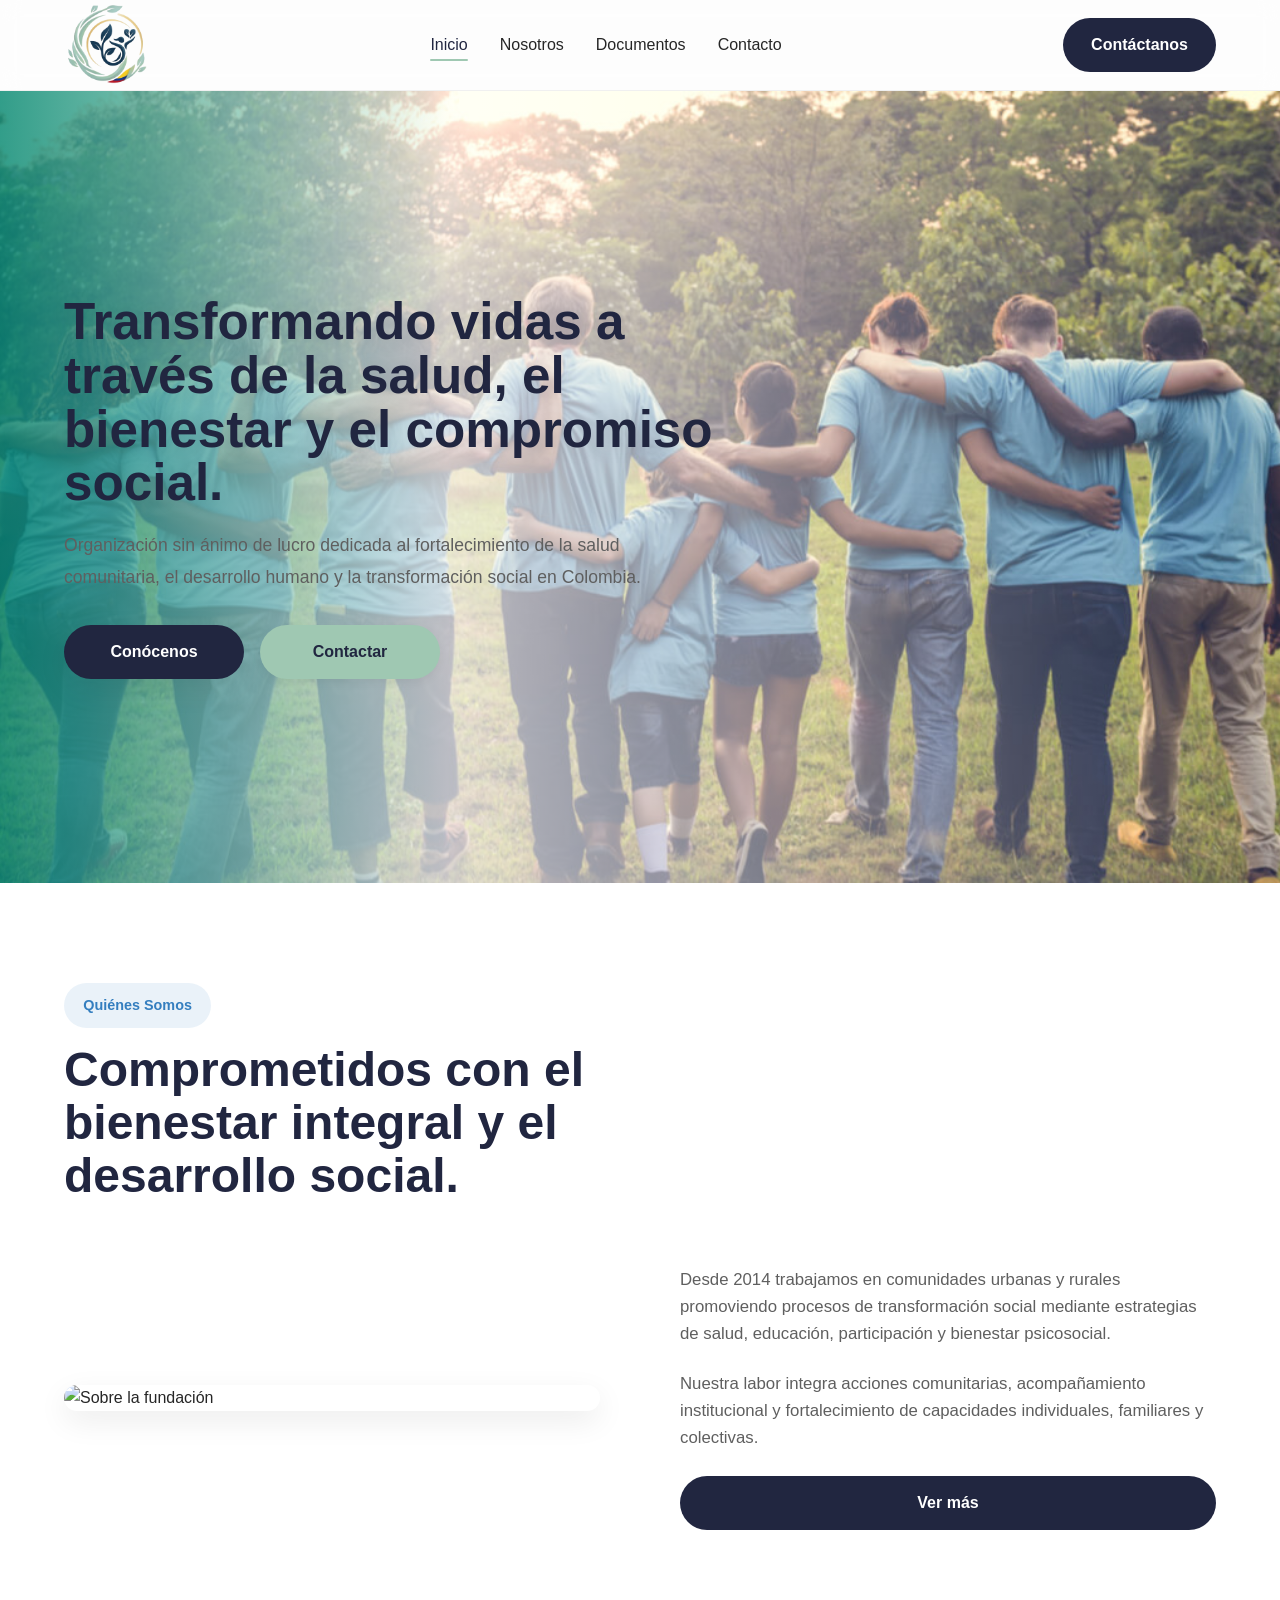
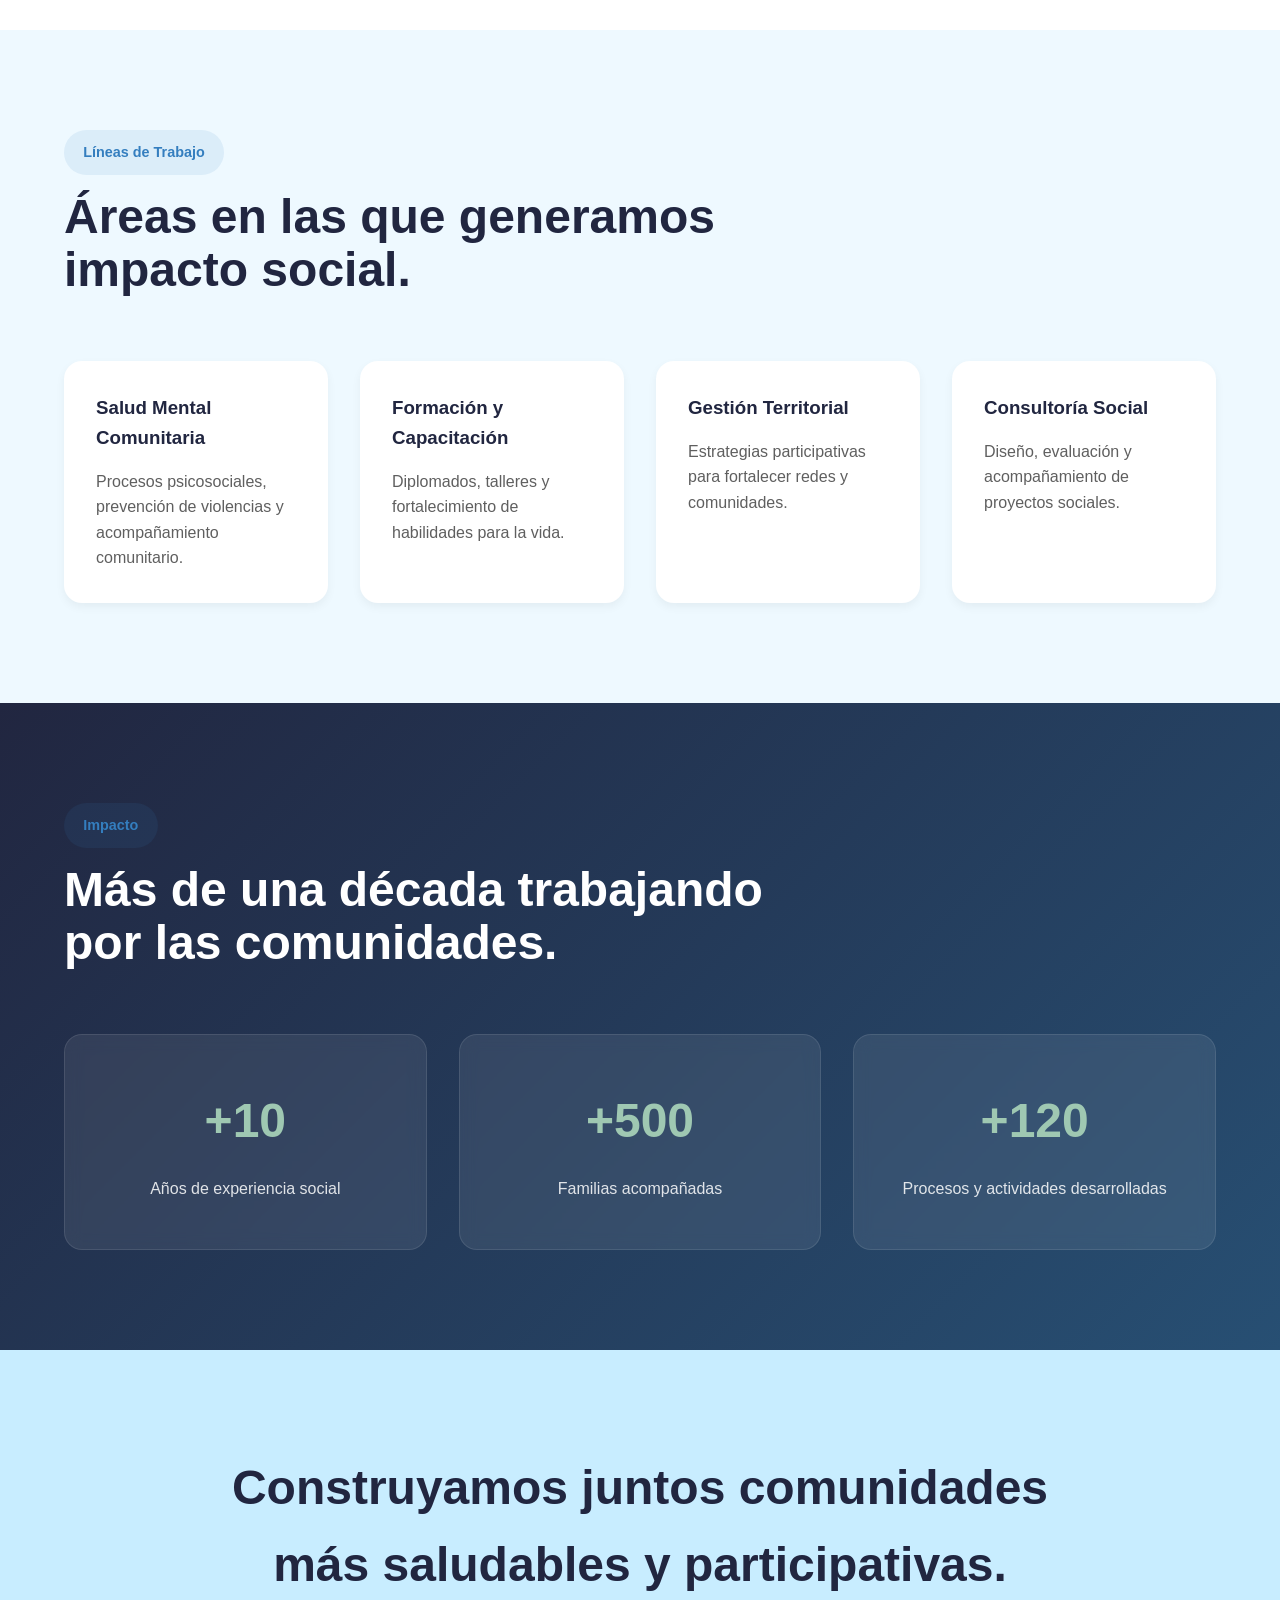
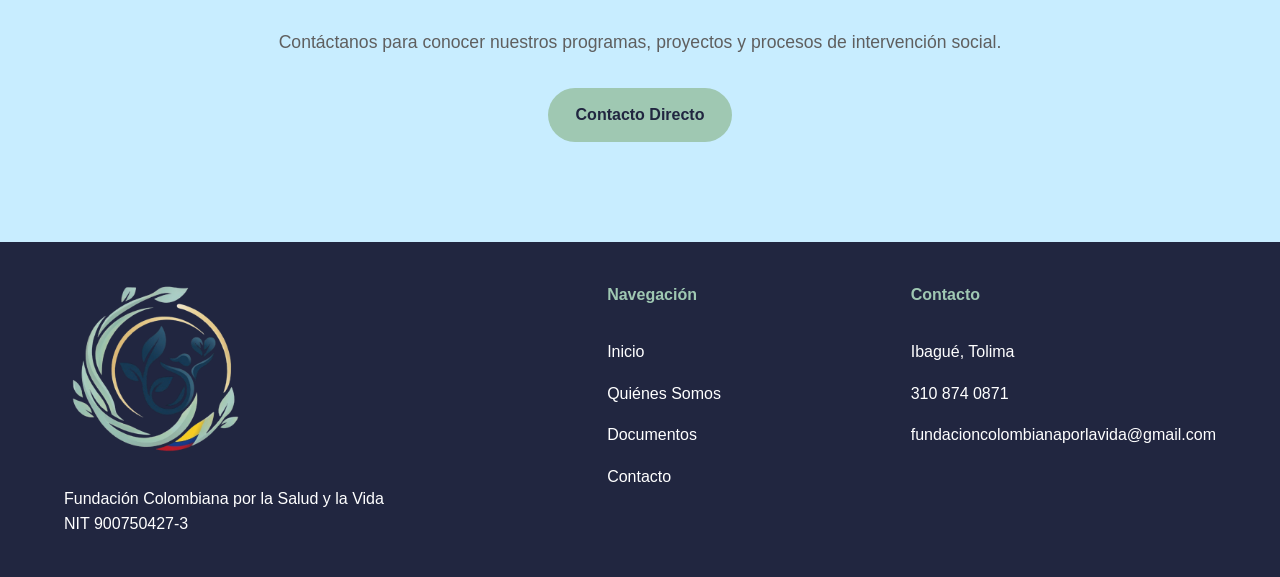
==== index.html @ a9b41dcf "Renombrar inicio.html a index.html" ====
<!DOCTYPE html>
<html lang="es">

<head>

    <meta charset="UTF-8">
    <meta name="viewport" content="width=device-width, initial-scale=1.0">
    <link rel="icon" href="assets/img/favicon.png" type="image/png">
    <title>Fundación Colombiana por la Salud y la Vida</title>

    <!-- GOOGLE FONTS -->

    <link rel="preconnect" href="https://fonts.googleapis.com">
    <link rel="preconnect" href="https://fonts.gstatic.com" crossorigin>

    <link href="https://fonts.googleapis.com/css2?family=Inter:wght@300;400;500;600;700&display=swap" rel="stylesheet">

    <!-- CSS -->

    <link rel="stylesheet" href="assets/css/inicio.css">
    <link rel="stylesheet" href="assets/css/styles.css">

    </head>

    <body>

    <!-- HEADER -->

    <header class="header">

        <div class="container">

        <nav class="navbar">

            <!-- LOGO -->

            <a href="index.html" class="logo">

            <img src="assets/img/logo.png" alt="Fundación Colombiana por la Salud y la Vida">

            </a>

            <!-- MENU -->

            <ul class="nav-menu">

            <li>
                <a href="index.html" class="nav-link active">
                Inicio
                </a>
            </li>

            <li>
                <a href="nosotros.html" class="nav-link">
                Nosotros
                </a>
            </li>

            <li>
                <a href="documentos.html" class="nav-link">
                Documentos
                </a>
            </li>

            <li>
                <a href="contacto.html" class="nav-link">
                Contacto
                </a>
            </li>

            </ul>

            <!-- CTA -->

            <a href="contacto.html" class="btn btn-primary">
            Contáctanos
            </a>

            <!-- MOBILE MENU -->

            <div class="menu-toggle">
            ☰
            </div>

        </nav>

        </div>

    </header>

    <!-- MAIN -->

    <main>

        <!-- HERO -->

        <section class="hero">

        <div class="container hero-container">

            <!-- CONTENT -->

            <div class="hero-content">

            <h1 class="hero-title">
                Transformando vidas a través de la salud, el bienestar y el compromiso social.
            </h1>

            <p class="hero-text">
                Organización sin ánimo de lucro dedicada al fortalecimiento de la salud comunitaria, el desarrollo humano y la transformación social en Colombia.
            </p>

            <div class="hero-buttons">

                <a href="nosotros.html" class="btn btn-primary">
                Conócenos
                </a>

                <a href="contacto.html" class="btn btn-secondary">
                Contactar
                </a>

            </div>

            </div>

        </div>
        </section>

        <!-- ABOUT -->
        <section class="about">

        <div class="container">

            <div class="section-header">

            <span class="section-tag">
                Quiénes Somos
            </span>

            <h2 class="section-title">
                Comprometidos con el bienestar integral y el desarrollo social.
            </h2>

            </div>

            <div class="about-content">

            <div class="about-image">

                <img src="assets/img/hero2.jpg" alt="Sobre la fundación">

            </div>

            <div class="about-text">

                <p>
                Desde 2014 trabajamos en comunidades urbanas y rurales promoviendo procesos de transformación social mediante estrategias de salud, educación, participación y bienestar psicosocial.
                </p>

                <p>
                Nuestra labor integra acciones comunitarias, acompañamiento institucional y fortalecimiento de capacidades individuales, familiares y colectivas.
                </p>

                <a href="nosotros.html" class="btn btn-primary">
                Ver más
                </a>

            </div>

            </div>

        </div>

        </section>

        <!-- SERVICES -->

        <section class="services">

        <div class="container">

            <div class="section-header">

            <span class="section-tag">
                Líneas de Trabajo
            </span>

            <h2 class="section-title">
                Áreas en las que generamos impacto social.
            </h2>

            </div>

            <div class="services-grid">

            <article class="service-card">

                <h3>
                Salud Mental Comunitaria
                </h3>

                <p>
                Procesos psicosociales, prevención de violencias y acompañamiento comunitario.
                </p>

            </article>

            <article class="service-card">

                <h3>
                Formación y Capacitación
                </h3>

                <p>
                Diplomados, talleres y fortalecimiento de habilidades para la vida.
                </p>

            </article>

            <article class="service-card">

                <h3>
                Gestión Territorial
                </h3>

                <p>
                Estrategias participativas para fortalecer redes y comunidades.
                </p>

            </article>

            <article class="service-card">

                <h3>
                Consultoría Social
                </h3>

                <p>
                Diseño, evaluación y acompañamiento de proyectos sociales.
                </p>

            </article>

            </div>

        </div>

        </section>

        <!-- IMPACT -->

        <section class="impact">

        <div class="container">

            <div class="section-header">

            <span class="section-tag">
                Impacto
            </span>

            <h2 class="section-title">
                Más de una década trabajando por las comunidades.
            </h2>

            </div>

            <div class="impact-grid">

            <article class="impact-card">

                <h3>
                +10
                </h3>

                <p>
                Años de experiencia social
                </p>

            </article>

            <article class="impact-card">

                <h3>
                +500
                </h3>

                <p>
                Familias acompañadas
                </p>

            </article>

            <article class="impact-card">

                <h3>
                +120
                </h3>

                <p>
                Procesos y actividades desarrolladas
                </p>

            </article>

            </div>

        </div>

        </section>

        <!-- CTA -->

        <section class="cta">

        <div class="container">

            <div class="cta-content">

            <h2>
                Construyamos juntos comunidades más saludables y participativas.
            </h2>

            <p>
                Contáctanos para conocer nuestros programas, proyectos y procesos de intervención social.
            </p>

            <a href="contacto.html" class="btn btn-secondary">
                Contacto Directo
            </a>

            </div>

        </div>

        </section>

    </main>

    <!-- FOOTER -->

    <footer class="footer">

        <div class="container">

        <div class="footer-content">

            <div class="footer-info">

            <img src="assets/img/logo.png" alt="Logo Fundación">

            <p>
                Fundación Colombiana por la Salud y la Vida
            </p>

            <span>
                NIT 900750427-3
            </span>

            </div>

            <div class="footer-links">

            <h4>
                Navegación
            </h4>

            <a href="index.html">Inicio</a>
            <a href="nosotros.html">Quiénes Somos</a>
            <a href="documentos.html">Documentos</a>
            <a href="contacto.html">Contacto</a>

            </div>

            <div class="footer-contact">

            <h4>
                Contacto
            </h4>

            <p>
                Ibagué, Tolima
            </p>

            <p>
                310 874 0871
            </p>

            <p>
                fundacioncolombianaporlavida@gmail.com
            </p>

            </div>

        </div>

        </div>

    </footer>

    <!-- JS -->

    <script src="assets/js/menu.js"></script>

</body>

</html>
---- assets/css/inicio.css ----
/* ==========================================
HERO
========================================== */

/* ==========================================
HERO SECTION
========================================== */

.hero{
    position: relative;

    background:
        linear-gradient(
            90deg,
            rgba(5, 136, 119, 0.82) 0%,
            rgba(255, 255, 255, 0.7) 35%,
            rgba(255,255,255,.30) 70%,
            rgba(255,255,255,.05) 100%
        ),
        url("../img/hero.jpg");

    background-size: cover;
    background-position: center;
    background-repeat: no-repeat;

    overflow: hidden;

    padding: 0;
}

.hero-container{
    min-height: 88vh;

    display: flex;
    align-items: center;

    padding: 3rem 0;
}

.hero-content{
    max-width: 720px;

    display: flex;
    flex-direction: column;

    gap: 1.25rem;
}

.hero-badge{
    width: fit-content;

    padding: .8rem 1.4rem;

    background: rgba(52,126,191,.12);

    color: var(--secondary-color);

    border-radius: var(--radius-full);

    font-size: .95rem;
    font-weight: 600;

    backdrop-filter: blur(10px);
}

.hero-title{
    font-size: clamp(2.8rem,4vw,3.8rem);

    line-height: 1.05;

    color: var(--primary-color);

    font-weight: 700;

    max-width: 750px;

    text-shadow: 0 4px 20px rgba(0,0,0,.08);
}

.hero-text{
    max-width: 650px;

    font-size: 1.1rem;

    color: var(--text-light);

    line-height: 1.8;
}

.hero-buttons{
    display: flex;

    gap: 1rem;

    flex-wrap: wrap;

    margin-top: .75rem;
}

.hero-buttons .btn{
    min-width: 180px;
    text-align: center;
}

.hero-buttons .btn-primary{
    box-shadow: var(--shadow-md);
}

.hero-buttons .btn-secondary{
    box-shadow: var(--shadow-sm);
}

/* ==========================================
RESPONSIVE HERO
========================================== */

@media(max-width:992px){

    .hero{

        background:
            linear-gradient(
                rgba(255,255,255,.90),
                rgba(255,255,255,.90)
            ),
            url("../img/hero.jpg");

        background-size: cover;
        background-position: center;
    }

    .hero-container{
        min-height: auto;
        padding: 5rem 0;
    }

    .hero-title{
        font-size: 3rem;
    }
}

@media(max-width:768px){

    .hero-container{
        padding: 4rem 0;
    }

    .hero-title{
        font-size: 2.3rem;
    }

    .hero-text{
        font-size: 1rem;
    }

    .hero-buttons{
        flex-direction: column;
        align-items: stretch;
    }

    .hero-buttons .btn{
        width: 100%;
    }
}
/* ==========================================
NOSOTROS
========================================== */

.about{
    background: #ffffff;
}

.about-content{
    display: grid;
    grid-template-columns: repeat(2,1fr);
    align-items: center;
    gap: 5rem;
}

.about-image img{
    border-radius: var(--radius-lg);
    box-shadow: var(--shadow-md);
}

.about-text{
    display: flex;
    flex-direction: column;
    gap: 1.5rem;
}

.about-text p{
    color: var(--text-light);
    font-size: 1.05rem;
}

/* ==========================================
SERVICIOS
========================================== */

.services{
    background: #eef9ff;
}

.services-grid{
    display: grid;
    grid-template-columns: repeat(4,1fr);
    gap: 2rem;
}

.service-card{
    background: white;
    padding: 2rem;
    border-radius: var(--radius-md);
    transition: .35s ease;
    box-shadow: var(--shadow-sm);
}

.service-card:hover{
    transform: translateY(-8px);
    box-shadow: var(--shadow-md);
}

.service-card h3{
    margin-bottom: 1rem;
    color: var(--primary-color);
}

.service-card p{
    color: var(--text-light);
}

/* ==========================================
IMPACTO
========================================== */

.impact{
    background: linear-gradient(
        135deg,
        #212640,
        #274F73
    );
    color: white;
}

.impact .section-title{
    color: white;
}

.impact-grid{
    display: grid;
    grid-template-columns: repeat(3,1fr);
    gap: 2rem;
}

.impact-card{
    background: rgba(255,255,255,.08);
    backdrop-filter: blur(8px);
    border: 1px solid rgba(255,255,255,.1);
    border-radius: var(--radius-md);
    text-align: center;
    padding: 3rem 2rem;
}

.impact-card h3{
    color: var(--accent-color);
    font-size: 3rem;
    margin-bottom: 1rem;
}

.impact-card p{
    color: rgba(255,255,255,.85);
}

/* ==========================================
CTA
========================================== */

.cta{
    background: var(--soft-blue);
}

.cta-content{
    text-align: center;
    max-width: 850px;
    margin: auto;
}

.cta-content h2{
    font-size: 3rem;
    color: var(--primary-color);
    margin-bottom: 1.5rem;
}

.cta-content p{
    font-size: 1.1rem;
    color: var(--text-light);
    margin-bottom: 2rem;
}

/* ==========================================
RESPONSIVE
========================================== */

@media (max-width: 992px){

    .hero-container,
    .about-content,
    .services-grid,
    .impact-grid{
        grid-template-columns: 1fr;
    }

    .hero-title{
        font-size: 3.2rem;
    }
}

@media (max-width: 768px){

    .hero-title{
        font-size: 2.6rem;
    }

    .hero-buttons{
        flex-direction: column;
        align-items: flex-start;
    }
}
---- assets/css/styles.css ----
@import url('https://fonts.googleapis.com/css2?family=Inter:wght@300;400;500;600;700&display=swap');

/* =========================
VARIABLES
========================= */

:root{
--primary-color:#212640;
--secondary-color:#347EBF;
--accent-color:#9FC8B2;

--blue-light:#A0E3F2;
--soft-blue:#C8EDFF;

--white:#FFFFFF;
--background:#F2F2F2;

--text-dark:#262626;
--text-light:#5F5F5F;

--container-width:1200px;

--radius-sm:10px;
--radius-md:18px;
--radius-lg:28px;
--radius-full:999px;

--transition:.3s ease;

--shadow-sm:0 4px 10px rgba(0,0,0,.05);
--shadow-md:0 10px 30px rgba(0,0,0,.08);
--shadow-lg:0 20px 50px rgba(0,0,0,.12);
}

/* =========================
RESET
========================= */

*{
margin:0;
padding:0;
box-sizing:border-box;
}

html{
scroll-behavior:smooth;
}

body{
font-family:'Open Sans',sans-serif;
background:var(--background);
color:var(--text-dark);
line-height:1.6;
overflow-x:hidden;
}

img{
width:100%;
display:block;
}

a{
text-decoration:none;
color:inherit;
}

ul{
list-style:none;
}

/* =========================
GLOBAL
========================= */

.container{
width:90%;
max-width:var(--container-width);
margin:auto;
}

section{
padding:100px 0;
}

.section-header{
margin-bottom:4rem;
}

.section-tag{
display:inline-block;
padding:.7rem 1.2rem;
background:rgba(52,126,191,.1);
color:var(--secondary-color);
border-radius:var(--radius-full);
font-size:.9rem;
font-weight:600;
margin-bottom:1rem;
}

.section-title{
font-size:3rem;
line-height:1.1;
color:var(--primary-color);
max-width:700px;
}

/* =========================
BUTTONS
========================= */

.btn{
display:inline-flex;
align-items:center;
justify-content:center;
padding:14px 28px;
border-radius:var(--radius-full);
font-weight:600;
transition:var(--transition);
}

.btn-primary{
background:var(--primary-color);
color:var(--white);
}

.btn-primary:hover{
background:#161B2F;
transform:translateY(-3px);
}

.btn-secondary{
background:var(--accent-color);
color:var(--primary-color);
}

.btn-secondary:hover{
transform:translateY(-3px);
}

/* =========================
HEADER
========================= */

.header{
width:100%;
position:sticky;
top:0;
z-index:1000;
background:rgba(255,255,255,.85);
backdrop-filter:blur(10px);
border-bottom:1px solid rgba(0,0,0,.05);
}

.navbar{
height:90px;
display:flex;
align-items:center;
justify-content:space-between;
}

.logo img{
width:85px;
}

.nav-menu{
display:flex;
align-items:center;
gap:2rem;
}

.nav-link{
position:relative;
font-weight:500;
transition:var(--transition);
}

.nav-link:hover{
color:var(--secondary-color);
}

.nav-link.active{
color:var(--primary-color);
}

.nav-link.active::after{
content:'';
position:absolute;
left:0;
bottom:-8px;
width:100%;
height:2px;
background:var(--accent-color);
border-radius:10px;
}

.menu-toggle{
display:none;
font-size:2rem;
cursor:pointer;
}

/* =========================
FOOTER
========================= */

.footer{
background:var(--primary-color);
color:var(--white);
padding:40px 0 40px;
}

.footer-content{
display:grid;
grid-template-columns:2fr 1fr 1fr;
gap:4rem;
}

.footer-info img{
width:180px;
margin-bottom:1.5rem;
}

.footer-links,
.footer-contact{
display:flex;
flex-direction:column;
gap:1rem;
}

.footer h4{
margin-bottom:1rem;
color:var(--accent-color);
}

/* =========================
RESPONSIVE
========================= */

@media(max-width:992px){

.footer-content{
grid-template-columns:1fr;
}

.nav-menu,
.navbar .btn{
display:none;
}

.menu-toggle{
display:block;
}

.section-title{
font-size:2.3rem;
}

}

@media(max-width:768px){

section{
padding:80px 0;
}

.section-title{
font-size:2rem;
}

}

@media(max-width:992px){

    .nav-menu{
        display:none;

        position:absolute;

        top:90px;
        left:0;

        width:100%;

        background:white;

        flex-direction:column;

        padding:2rem;

        gap:1.5rem;

        box-shadow:0 10px 30px rgba(0,0,0,.1);
    }

    .nav-menu.active{
        display:flex;
    }

}
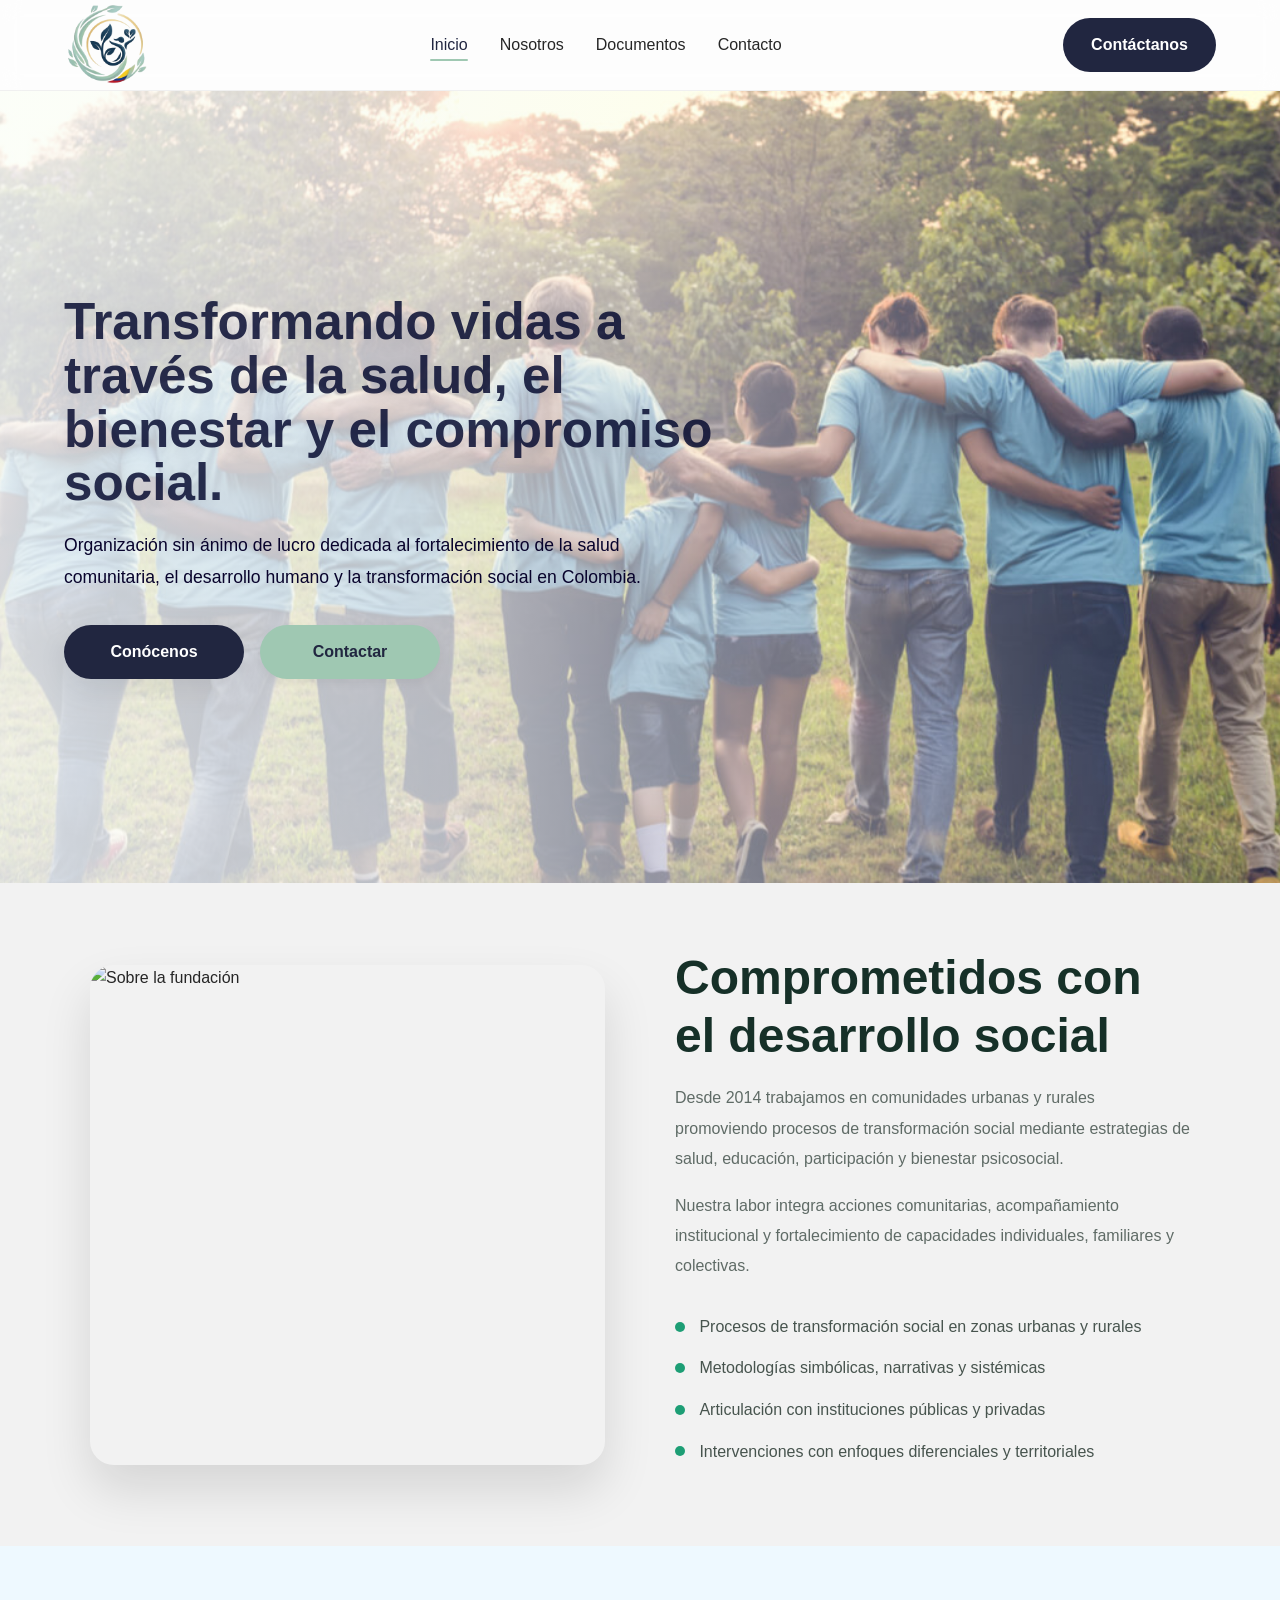
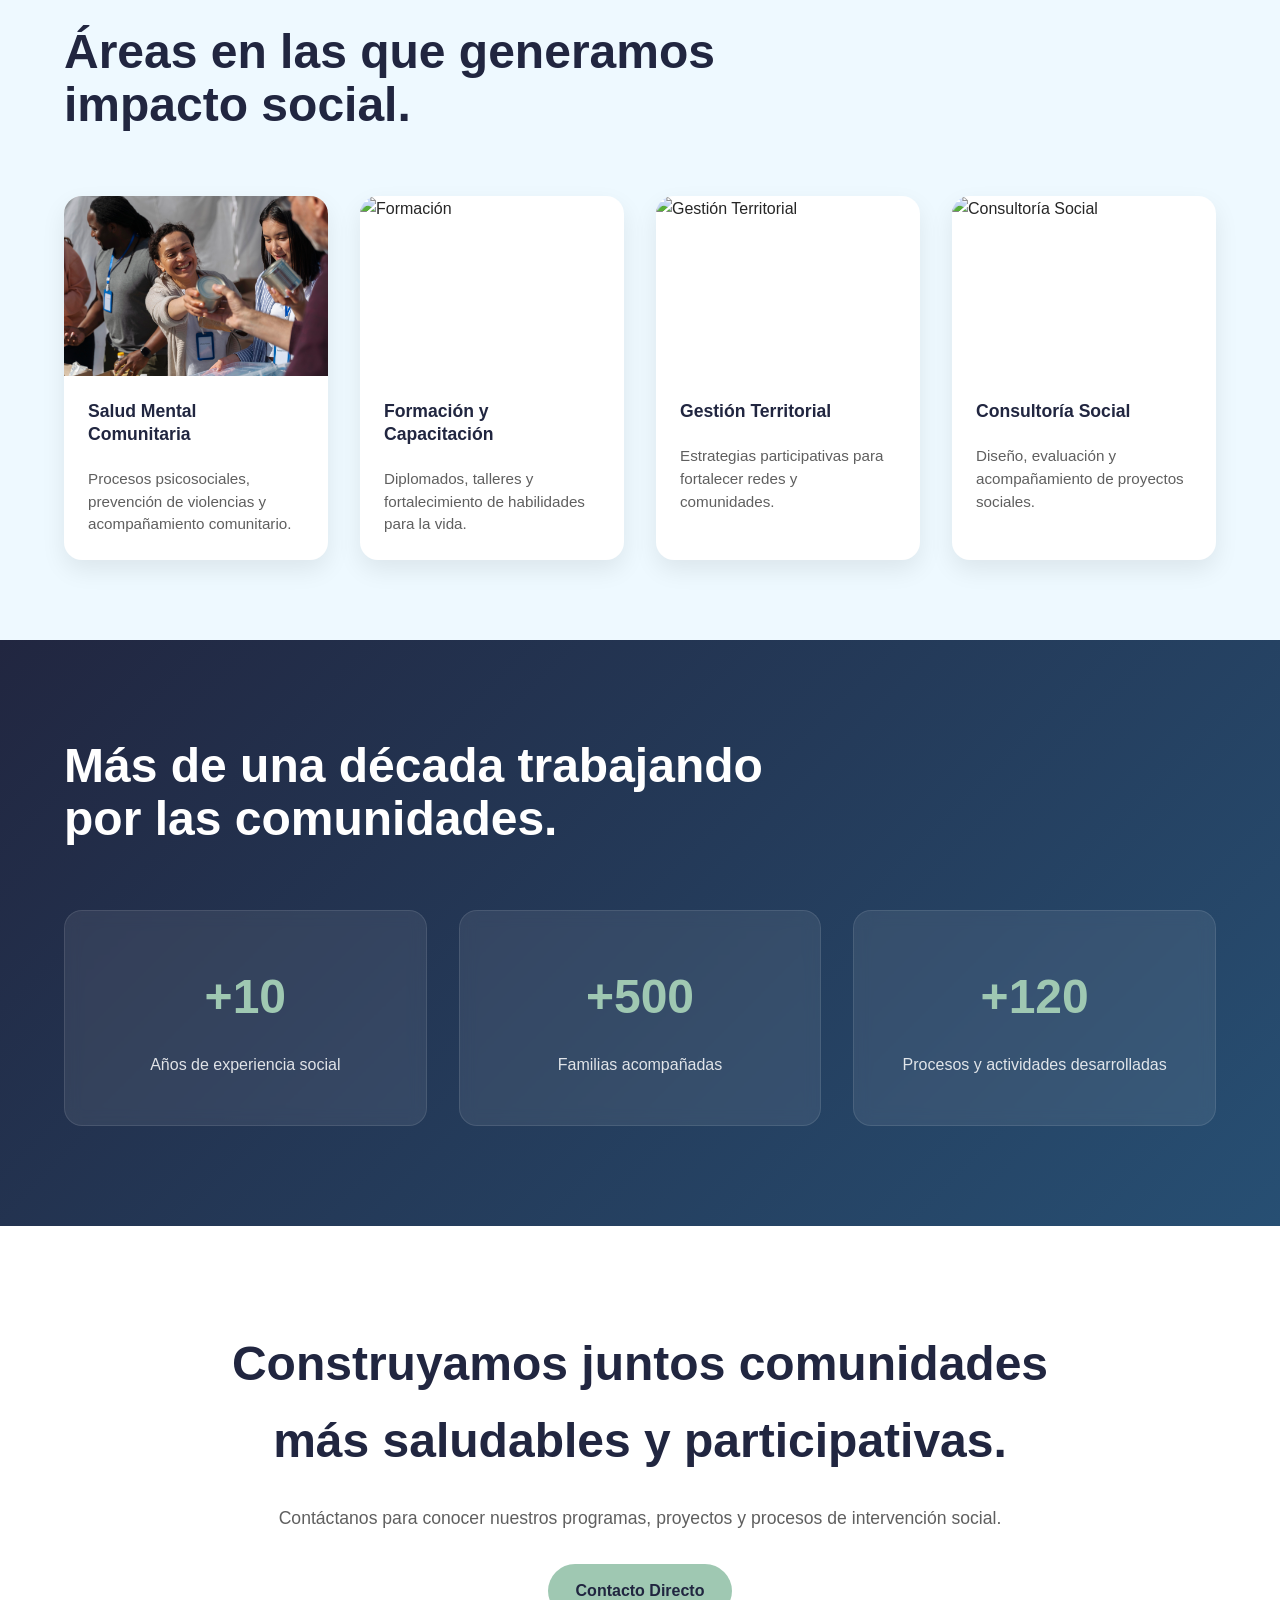
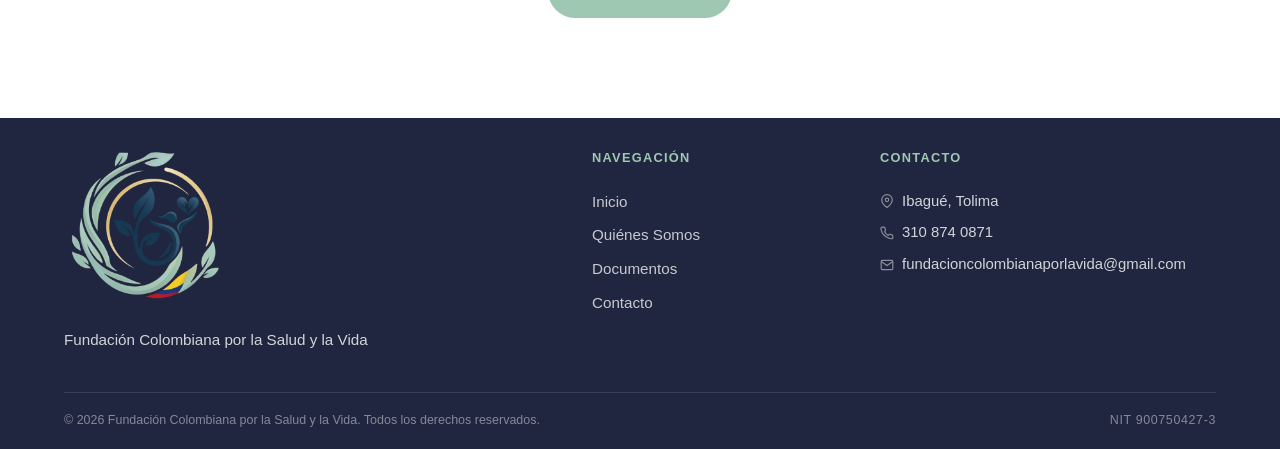
==== commit 10ff90b0: "Mejora diseño página nosotros" ====
--- a/index.html
+++ b/index.html
@@ -1,408 +1,262 @@
 <!DOCTYPE html>
 <html lang="es">
-
 <head>
-
     <meta charset="UTF-8">
     <meta name="viewport" content="width=device-width, initial-scale=1.0">
     <link rel="icon" href="assets/img/favicon.png" type="image/png">
     <title>Fundación Colombiana por la Salud y la Vida</title>
-
-    <!-- GOOGLE FONTS -->
-
     <link rel="preconnect" href="https://fonts.googleapis.com">
     <link rel="preconnect" href="https://fonts.gstatic.com" crossorigin>
-
     <link href="https://fonts.googleapis.com/css2?family=Inter:wght@300;400;500;600;700&display=swap" rel="stylesheet">
-
-    <!-- CSS -->
-
-    <link rel="stylesheet" href="assets/css/inicio.css">
+    <link rel="stylesheet" href="assets/css/index.css">
     <link rel="stylesheet" href="assets/css/styles.css">
-
-    </head>
-
-    <body>
-
-    <!-- HEADER -->
-
+</head>
+<body>
     <header class="header">
-
         <div class="container">
-
-        <nav class="navbar">
-
-            <!-- LOGO -->
-
-            <a href="index.html" class="logo">
-
-            <img src="assets/img/logo.png" alt="Fundación Colombiana por la Salud y la Vida">
-
-            </a>
-
-            <!-- MENU -->
-
-            <ul class="nav-menu">
-
-            <li>
-                <a href="index.html" class="nav-link active">
-                Inicio
+            <nav class="navbar">
+                <a href="index.html" class="logo">
+                    <img src="assets/img/logo.png" alt="Fundación Colombiana por la Salud y la Vida">
                 </a>
-            </li>
-
-            <li>
-                <a href="nosotros.html" class="nav-link">
-                Nosotros
+                <ul class="nav-menu">
+                    <li>
+                        <a href="index.html" class="nav-link active">
+                            Inicio
+                        </a>
+                    </li>
+                    <li>
+                        <a href="nosotros.html" class="nav-link">
+                            Nosotros
+                        </a>
+                    </li>
+                    <li>
+                        <a href="documentos.html" class="nav-link">
+                            Documentos
+                        </a>
+                    </li>
+                    <li>
+                        <a href="contacto.html" class="nav-link">
+                            Contacto
+                        </a>
+                    </li>
+                </ul>
+                <a href="contacto.html" class="btn btn-primary">
+                    Contáctanos
                 </a>
-            </li>
-
-            <li>
-                <a href="documentos.html" class="nav-link">
-                Documentos
-                </a>
-            </li>
-
-            <li>
-                <a href="contacto.html" class="nav-link">
-                Contacto
-                </a>
-            </li>
-
-            </ul>
-
-            <!-- CTA -->
-
-            <a href="contacto.html" class="btn btn-primary">
-            Contáctanos
-            </a>
-
-            <!-- MOBILE MENU -->
-
-            <div class="menu-toggle">
-            ☰
-            </div>
-
-        </nav>
-
-        </div>
-
+                <div class="menu-toggle">
+                    ☰
+                </div>
+            </nav>
+        </div>
     </header>
-
-    <!-- MAIN -->
-
     <main>
-
-        <!-- HERO -->
-
         <section class="hero">
-
-        <div class="container hero-container">
-
-            <!-- CONTENT -->
-
-            <div class="hero-content">
-
-            <h1 class="hero-title">
-                Transformando vidas a través de la salud, el bienestar y el compromiso social.
-            </h1>
-
-            <p class="hero-text">
-                Organización sin ánimo de lucro dedicada al fortalecimiento de la salud comunitaria, el desarrollo humano y la transformación social en Colombia.
-            </p>
-
-            <div class="hero-buttons">
-
-                <a href="nosotros.html" class="btn btn-primary">
-                Conócenos
-                </a>
-
-                <a href="contacto.html" class="btn btn-secondary">
-                Contactar
-                </a>
-
-            </div>
-
-            </div>
-
-        </div>
-        </section>
-
-        <!-- ABOUT -->
+            <div class="container hero-container">
+                <div class="hero-content">
+                    <h1 class="hero-title">
+                        Transformando vidas a través de la salud, el bienestar y el compromiso social.
+                    </h1>
+                    <p class="hero-text">
+                        Organización sin ánimo de lucro dedicada al fortalecimiento de la salud comunitaria, el desarrollo humano y la transformación social en Colombia.
+                    </p>
+                    <div class="hero-buttons">
+                        <a href="nosotros.html" class="btn btn-primary">
+                            Conócenos
+                        </a>
+                        <a href="contacto.html" class="btn btn-secondary">
+                            Contactar
+                        </a>
+                    </div>
+                </div>
+            </div>
+        </section>
         <section class="about">
-
-        <div class="container">
-
-            <div class="section-header">
-
-            <span class="section-tag">
-                Quiénes Somos
-            </span>
-
-            <h2 class="section-title">
-                Comprometidos con el bienestar integral y el desarrollo social.
-            </h2>
-
-            </div>
-
-            <div class="about-content">
+    <div class="container">
+        <div class="about-content">
 
             <div class="about-image">
-
                 <img src="assets/img/hero2.jpg" alt="Sobre la fundación">
-
             </div>
 
             <div class="about-text">
+                <h2 class="section-title">
+                    Comprometidos con el desarrollo social
+                </h2>
 
                 <p>
-                Desde 2014 trabajamos en comunidades urbanas y rurales promoviendo procesos de transformación social mediante estrategias de salud, educación, participación y bienestar psicosocial.
+                    Desde 2014 trabajamos en comunidades urbanas y rurales promoviendo procesos de transformación social mediante estrategias de salud, educación, participación y bienestar psicosocial.
                 </p>
 
                 <p>
-                Nuestra labor integra acciones comunitarias, acompañamiento institucional y fortalecimiento de capacidades individuales, familiares y colectivas.
+                    Nuestra labor integra acciones comunitarias, acompañamiento institucional y fortalecimiento de capacidades individuales, familiares y colectivas.
                 </p>
 
-                <a href="nosotros.html" class="btn btn-primary">
-                Ver más
-                </a>
-
-            </div>
-
-            </div>
-
-        </div>
-
-        </section>
-
-        <!-- SERVICES -->
-
+                <ul class="about-list">
+                    <li>Procesos de transformación social en zonas urbanas y rurales</li>
+                    <li>Metodologías simbólicas, narrativas y sistémicas</li>
+                    <li>Articulación con instituciones públicas y privadas</li>
+                    <li>Intervenciones con enfoques diferenciales y territoriales</li>
+                </ul>
+            </div>
+
+        </div>
+    </div>
+</section>
         <section class="services">
-
-        <div class="container">
-
-            <div class="section-header">
-
-            <span class="section-tag">
-                Líneas de Trabajo
-            </span>
-
+    <div class="container">
+
+        <div class="section-header">
             <h2 class="section-title">
                 Áreas en las que generamos impacto social.
             </h2>
-
-            </div>
-
-            <div class="services-grid">
-
-            <article class="service-card">
-
-                <h3>
-                Salud Mental Comunitaria
-                </h3>
-
-                <p>
-                Procesos psicosociales, prevención de violencias y acompañamiento comunitario.
-                </p>
-
-            </article>
-
-            <article class="service-card">
-
-                <h3>
-                Formación y Capacitación
-                </h3>
-
-                <p>
-                Diplomados, talleres y fortalecimiento de habilidades para la vida.
-                </p>
-
-            </article>
-
-            <article class="service-card">
-
-                <h3>
-                Gestión Territorial
-                </h3>
-
-                <p>
-                Estrategias participativas para fortalecer redes y comunidades.
-                </p>
-
-            </article>
-
-            <article class="service-card">
-
-                <h3>
-                Consultoría Social
-                </h3>
-
-                <p>
-                Diseño, evaluación y acompañamiento de proyectos sociales.
-                </p>
-
-            </article>
-
-            </div>
-
-        </div>
-
-        </section>
-
-        <!-- IMPACT -->
-
+        </div>
+
+        <div class="services-grid">
+
+            <article class="service-card">
+                <img src="assets/img/volu7.jpg" alt="Salud Mental">
+                <div class="service-content">
+                    <h3>
+                        Salud Mental Comunitaria
+                    </h3>
+                    <p>
+                        Procesos psicosociales, prevención de violencias y acompañamiento comunitario.
+                    </p>
+                </div>
+            </article>
+
+            <article class="service-card">
+                <img src="assets/img/volu8.jpg" alt="Formación">
+                <div class="service-content">
+                    <h3>
+                        Formación y Capacitación
+                    </h3>
+                    <p>
+                        Diplomados, talleres y fortalecimiento de habilidades para la vida.
+                    </p>
+                </div>
+            </article>
+
+            <article class="service-card">
+                <img src="assets/img/volu9.jpg" alt="Gestión Territorial">
+                <div class="service-content">
+                    <h3>
+                        Gestión Territorial
+                    </h3>
+                    <p>
+                        Estrategias participativas para fortalecer redes y comunidades.
+                    </p>
+                </div>
+            </article>
+
+            <article class="service-card">
+                <img src="assets/img/volu6.jpg" alt="Consultoría Social">
+                <div class="service-content">
+                    <h3>
+                        Consultoría Social
+                    </h3>
+                    <p>
+                        Diseño, evaluación y acompañamiento de proyectos sociales.
+                    </p>
+                </div>
+            </article>
+
+        </div>
+
+    </div>
+</section>
+                </div>
+            </div>
+        </section>
         <section class="impact">
-
+            <div class="container">
+                <div class="section-header">
+                    <h2 class="section-title">
+                        Más de una década trabajando por las comunidades.
+                    </h2>
+                </div>
+                <div class="impact-grid">
+                    <article class="impact-card">
+                        <h3>
+                            +10
+                        </h3>
+                        <p>
+                            Años de experiencia social
+                        </p>
+                    </article>
+                    <article class="impact-card">
+                        <h3>
+                            +500
+                        </h3>
+                        <p>
+                            Familias acompañadas
+                        </p>
+                    </article>
+                    <article class="impact-card">
+                        <h3>
+                            +120
+                        </h3>
+                        <p>
+                            Procesos y actividades desarrolladas
+                        </p>
+                    </article>
+                </div>
+            </div>
+        </section>
+        <section class="cta">
+            <div class="container">
+                <div class="cta-content">
+                    <h2>
+                        Construyamos juntos comunidades más saludables y participativas.
+                    </h2>
+                    <p>
+                        Contáctanos para conocer nuestros programas, proyectos y procesos de intervención social.
+                    </p>
+                    <a href="contacto.html" class="btn btn-secondary">
+                        Contacto Directo
+                    </a>
+                </div>
+            </div>
+        </section>
+    </main>
+    <footer class="footer">
         <div class="container">
-
-            <div class="section-header">
-
-            <span class="section-tag">
-                Impacto
-            </span>
-
-            <h2 class="section-title">
-                Más de una década trabajando por las comunidades.
-            </h2>
-
-            </div>
-
-            <div class="impact-grid">
-
-            <article class="impact-card">
-
-                <h3>
-                +10
-                </h3>
-
-                <p>
-                Años de experiencia social
-                </p>
-
-            </article>
-
-            <article class="impact-card">
-
-                <h3>
-                +500
-                </h3>
-
-                <p>
-                Familias acompañadas
-                </p>
-
-            </article>
-
-            <article class="impact-card">
-
-                <h3>
-                +120
-                </h3>
-
-                <p>
-                Procesos y actividades desarrolladas
-                </p>
-
-            </article>
-
-            </div>
-
-        </div>
-
-        </section>
-
-        <!-- CTA -->
-
-        <section class="cta">
-
-        <div class="container">
-
-            <div class="cta-content">
-
-            <h2>
-                Construyamos juntos comunidades más saludables y participativas.
-            </h2>
-
-            <p>
-                Contáctanos para conocer nuestros programas, proyectos y procesos de intervención social.
-            </p>
-
-            <a href="contacto.html" class="btn btn-secondary">
-                Contacto Directo
-            </a>
-
-            </div>
-
-        </div>
-
-        </section>
-
-    </main>
-
-    <!-- FOOTER -->
-
-    <footer class="footer">
-
-        <div class="container">
-
-        <div class="footer-content">
-
-            <div class="footer-info">
-
-            <img src="assets/img/logo.png" alt="Logo Fundación">
-
-            <p>
-                Fundación Colombiana por la Salud y la Vida
-            </p>
-
-            <span>
-                NIT 900750427-3
-            </span>
-
-            </div>
-
-            <div class="footer-links">
-
-            <h4>
-                Navegación
-            </h4>
-
-            <a href="index.html">Inicio</a>
-            <a href="nosotros.html">Quiénes Somos</a>
-            <a href="documentos.html">Documentos</a>
-            <a href="contacto.html">Contacto</a>
-
-            </div>
-
-            <div class="footer-contact">
-
-            <h4>
-                Contacto
-            </h4>
-
-            <p>
-                Ibagué, Tolima
-            </p>
-
-            <p>
-                310 874 0871
-            </p>
-
-            <p>
-                fundacioncolombianaporlavida@gmail.com
-            </p>
-
-            </div>
-
-        </div>
-
-        </div>
-
+            <div class="footer-content">
+                <div class="footer-info">
+                    <img src="assets/img/logo.png" alt="Logo Fundación">
+                    <p>Fundación Colombiana por la Salud y la Vida</p>
+                </div>
+                <div class="footer-links">
+                    <h4>Navegación</h4>
+                    <a href="index.html">Inicio</a>
+                    <a href="nosotros.html">Quiénes Somos</a>
+                    <a href="documentos.html">Documentos</a>
+                    <a href="contacto.html">Contacto</a>
+                </div>
+                <div class="footer-contact">
+                    <h4>Contacto</h4>
+                    <p>
+                        <svg width="14" height="14" fill="none" stroke="currentColor" stroke-width="2" viewBox="0 0 24 24"><path d="M21 10c0 7-9 13-9 13s-9-6-9-13a9 9 0 0 1 18 0z"/><circle cx="12" cy="10" r="3"/></svg>
+                        Ibagué, Tolima
+                    </p>
+                    <p>
+                        <svg width="14" height="14" fill="none" stroke="currentColor" stroke-width="2" viewBox="0 0 24 24"><path d="M22 16.92v3a2 2 0 0 1-2.18 2 19.79 19.79 0 0 1-8.63-3.07A19.5 19.5 0 0 1 4.69 13a19.79 19.79 0 0 1-3.07-8.67A2 2 0 0 1 3.6 2h3a2 2 0 0 1 2 1.72c.127.96.361 1.903.7 2.81a2 2 0 0 1-.45 2.11L7.91 9.91a16 16 0 0 0 6.18 6.18l1.27-1.27a2 2 0 0 1 2.11-.45c.907.339 1.85.573 2.81.7A2 2 0 0 1 22 16.92z"/></svg>
+                        310 874 0871
+                    </p>
+                    <p>
+                        <svg width="14" height="14" fill="none" stroke="currentColor" stroke-width="2" viewBox="0 0 24 24"><path d="M4 4h16c1.1 0 2 .9 2 2v12c0 1.1-.9 2-2 2H4c-1.1 0-2-.9-2-2V6c0-1.1.9-2 2-2z"/><polyline points="22,6 12,13 2,6"/></svg>
+                        fundacioncolombianaporlavida@gmail.com
+                    </p>
+                </div>
+            </div>
+
+                <!-- BARRA DE COPYRIGHT -->
+                <div class="footer-bottom">
+                    <p>&copy; 2026 Fundación Colombiana por la Salud y la Vida. Todos los derechos reservados.</p>
+                    <p class="footer-bottom-nit">NIT 900750427-3</p>
+                </div>
+            </div>
     </footer>
-
-    <!-- JS -->
-
     <script src="assets/js/menu.js"></script>
-
 </body>
-
 </html>
--- a/assets/css/index.css
+++ b/assets/css/index.css
@@ -0,0 +1,489 @@
+.hero{
+    position: relative;
+
+    background:
+        linear-gradient(
+            90deg,
+            rgba(251, 254, 254, 0.82) 0%,
+            rgba(250, 252, 252, 0.7) 35%,
+            rgba(255,255,255,.30) 70%,
+            rgba(255,255,255,.05) 100%
+        ),
+        url("../img/hero7.jpg");
+
+    background-size: cover;
+    background-position: center;
+    background-repeat: no-repeat;
+
+    overflow: hidden;
+
+    padding: 0;
+}
+
+.hero-container{
+    min-height: 88vh;
+
+    display: flex;
+    align-items: center;
+
+    padding: 3rem 0;
+}
+
+.hero-content{
+    max-width: 720px;
+
+    display: flex;
+    flex-direction: column;
+
+    gap: 1.25rem;
+}
+
+.hero-badge{
+    width: fit-content;
+
+    padding: .8rem 1.4rem;
+
+    background: rgba(52,126,191,.12);
+
+    color: var(--secondary-color);
+
+    border-radius: var(--radius-full);
+
+    font-size: .95rem;
+    font-weight: 600;
+
+    backdrop-filter: blur(10px);
+}
+
+.hero-title{
+    font-size: clamp(2.8rem,4vw,3.8rem);
+
+    line-height: 1.05;
+
+    color:#01062cd2;
+
+    font-weight: 700;
+
+    max-width: 750px;
+
+    text-shadow: 0 4px 20px rgba(0,0,0,.08);
+}
+
+.hero-text{
+    max-width: 650px;
+
+    font-size: 1.1rem;
+
+    color: #08032c;
+
+    line-height: 1.8;
+}
+
+.hero-buttons{
+    display: flex;
+
+    gap: 1rem;
+
+    flex-wrap: wrap;
+
+    margin-top: .75rem;
+}
+
+.hero-buttons .btn{
+    min-width: 180px;
+    text-align: center;
+}
+
+.hero-buttons .btn-primary{
+    box-shadow: var(--shadow-md);
+}
+
+.hero-buttons .btn-secondary{
+    box-shadow: var(--shadow-sm);
+}
+
+/* ==========================================
+RESPONSIVE HERO
+========================================== */
+
+@media(max-width:992px){
+
+    .hero{
+
+        background:
+            linear-gradient(
+                rgba(255,255,255,.90),
+                rgba(255,255,255,.90)
+            ),
+            url("../img/hero.jpg");
+
+        background-size: cover;
+        background-position: center;
+    }
+
+    .hero-container{
+        min-height: auto;
+        padding: 5rem 0;
+    }
+
+    .hero-title{
+        font-size: 3rem;
+    }
+}
+
+@media(max-width:768px){
+
+    .hero-container{
+        padding: 4rem 0;
+    }
+
+    .hero-title{
+        font-size: 2.3rem;
+    }
+
+    .hero-text{
+        font-size: 1rem;
+    }
+
+    .hero-buttons{
+        flex-direction: column;
+        align-items: stretch;
+    }
+
+    .hero-buttons .btn{
+        width: 100%;
+    }
+}
+
+.about{
+    padding: 50px 0;
+}
+
+.about-content{
+    max-width: 1100px;
+    margin: 0 auto;
+
+    display: grid;
+    grid-template-columns: 1fr 1fr;
+    gap: 70px;
+    align-items: center;
+}
+
+.about-image{
+    height: 500px;
+    border-radius: 24px;
+    overflow: hidden;
+    box-shadow: 0 25px 50px rgba(0,0,0,.12);
+}
+
+.about-image img{
+    width: 100%;
+    height: 100%;
+    object-fit: cover;
+    display: block;
+}
+
+.about-text{
+    max-width: 520px;
+}
+
+.about-text .section-tag{
+    display: inline-flex;
+    align-items: center;
+    gap: .5rem;
+
+    padding: .55rem 1rem;
+
+    background: rgba(29,158,117,.1);
+    color: #1D9E75;
+
+    border-radius: 999px;
+
+    font-size: .85rem;
+    font-weight: 700;
+
+    text-transform: uppercase;
+    letter-spacing: .08em;
+}
+
+.about-text .section-title{
+    margin: 1rem 0 1.2rem;
+
+    font-size: clamp(2rem,4vw,3rem);
+    line-height: 1.2;
+    font-weight: 800;
+
+    color: #163028;
+}
+
+.about-text p{
+    color: #5f6b66;
+    line-height: 1.9;
+    margin-bottom: 1rem;
+}
+
+.about-list{
+    margin: 2rem 0;
+
+    padding: 0;
+
+    display: flex;
+    flex-direction: column;
+    gap: 1rem;
+}
+
+.about-list li{
+    list-style: none;
+
+    display: flex;
+    align-items: center;
+    gap: .9rem;
+
+    color: #47544e;
+    font-weight: 500;
+}
+
+.about-list li::before{
+    content: "";
+
+    width: 10px;
+    height: 10px;
+
+    border-radius: 50%;
+
+    background: #1D9E75;
+
+    flex-shrink: 0;
+}
+
+.about .btn{
+    margin-top: .5rem;
+}
+
+/* =========================
+   RESPONSIVE
+========================= */
+
+@media (max-width: 900px){
+
+    .about-content{
+        grid-template-columns: 1fr;
+        gap: 40px;
+    }
+
+    .about-image{
+        height: 350px;
+    }
+
+    .about-text{
+        max-width: 100%;
+    }
+
+    .about-text .section-title{
+        font-size: 2rem;
+    }
+}
+/* ==========================================
+SERVICIOS - GRID MÁS BALANCEADO
+========================================== */
+
+.services {
+    background: #eef9ff;
+    padding: 6rem 0;
+}
+
+.services-grid {
+    display: grid;
+    grid-template-columns: repeat(auto-fit, minmax(230px, 1fr));
+    gap: 2rem;
+}
+
+/* CARD MÁS MODERNA Y EQUILIBRADA */
+.service-card {
+    background: white;
+    border-radius: 18px;
+    overflow: hidden;
+    box-shadow: 0 10px 25px rgba(0, 0, 0, 0.08);
+    transition: all .35s ease;
+    display: flex;
+    flex-direction: column;
+}
+
+.service-card:hover {
+    transform: translateY(-10px);
+    box-shadow: 0 18px 40px rgba(0, 0, 0, 0.12);
+}
+
+/* IMAGEN CONSISTENTE */
+.service-card img {
+    width: 100%;
+    height: 200px;
+    object-fit: cover;
+}
+
+/* CONTENIDO MÁS AIREADO */
+.service-content {
+    padding: 1.5rem;
+    display: flex;
+    flex-direction: column;
+    gap: .6rem;
+}
+
+.service-card h3 {
+    color: var(--primary-color);
+    font-size: 1.1rem;
+    line-height: 1.3;
+}
+
+.service-card p {
+    color: var(--text-light);
+    font-size: .95rem;
+    line-height: 1.6;
+}
+/* ==========================================
+SERVICIOS - CARDS MODERNAS (2025 STYLE)
+========================================== */
+
+.services {
+    background: #eef9ff;
+    padding: 5rem 0;
+}
+
+.services-grid {
+    display: grid;
+    grid-template-columns: repeat(4, 1fr);
+    gap: 2rem;
+}
+
+.service-card {
+    background: white;
+    border-radius: 18px;
+    overflow: hidden;
+    box-shadow: 0 10px 25px rgba(0, 0, 0, 0.08);
+    transition: all .35s ease;
+}
+
+.service-card:hover {
+    transform: translateY(-10px);
+    box-shadow: 0 18px 40px rgba(0, 0, 0, 0.12);
+}
+
+.service-card img {
+    width: 100%;
+    height: 180px;
+    object-fit: cover;
+    display: block;
+}
+
+.service-content {
+    padding: 1.5rem;
+}
+
+.service-card h3 {
+    margin-bottom: .8rem;
+    color: var(--primary-color);
+    font-size: 1.1rem;
+}
+
+.service-card p {
+    color: var(--text-light);
+    font-size: .95rem;
+    line-height: 1.5;
+}
+/* ==========================================
+IMPACTO
+========================================== */
+
+.impact{
+    background: linear-gradient(
+        135deg,
+        #212640,
+        #274F73
+    );
+    color: white;
+}
+
+.impact .section-title{
+    color: white;
+}
+
+.impact-grid{
+    display: grid;
+    grid-template-columns: repeat(3,1fr);
+    gap: 2rem;
+}
+
+.impact-card{
+    background: rgba(255,255,255,.08);
+    backdrop-filter: blur(8px);
+    border: 1px solid rgba(255,255,255,.1);
+    border-radius: var(--radius-md);
+    text-align: center;
+    padding: 3rem 2rem;
+}
+
+.impact-card h3{
+    color: var(--accent-color);
+    font-size: 3rem;
+    margin-bottom: 1rem;
+}
+
+.impact-card p{
+    color: rgba(255,255,255,.85);
+}
+
+/* ==========================================
+CTA
+========================================== */
+
+.cta{
+    background: var(--white);
+}
+
+.cta-content{
+    text-align: center;
+    max-width: 850px;
+    margin: auto;
+}
+
+.cta-content h2{
+    font-size: 3rem;
+    color: var(--primary-color);
+    margin-bottom: 1.5rem;
+}
+
+.cta-content p{
+    font-size: 1.1rem;
+    color: var(--text-light);
+    margin-bottom: 2rem;
+}
+
+/* ==========================================
+RESPONSIVE
+========================================== */
+
+@media (max-width: 992px){
+
+    .hero-container,
+    .about-content,
+    .services-grid,
+    .impact-grid{
+        grid-template-columns: 1fr;
+    }
+
+    .hero-title{
+        font-size: 3.2rem;
+    }
+}
+
+@media (max-width: 768px){
+
+    .hero-title{
+        font-size: 2.6rem;
+    }
+
+    .hero-buttons{
+        flex-direction: column;
+        align-items: flex-start;
+    }
+}
--- a/assets/css/styles.css
+++ b/assets/css/styles.css
@@ -1,4 +1,5 @@
 @import url('https://fonts.googleapis.com/css2?family=Inter:wght@300;400;500;600;700&display=swap');
+
 
 /* =========================
 VARIABLES
@@ -47,7 +48,7 @@
 }
 
 body{
-font-family:'Open Sans',sans-serif;
+font-family:'Rubik',sans-serif;
 background:var(--background);
 color:var(--text-dark);
 line-height:1.6;
@@ -202,34 +203,144 @@
 /* =========================
 FOOTER
 ========================= */
-
-.footer{
-background:var(--primary-color);
-color:var(--white);
-padding:40px 0 40px;
-}
-
-.footer-content{
-display:grid;
-grid-template-columns:2fr 1fr 1fr;
-gap:4rem;
-}
-
-.footer-info img{
-width:180px;
-margin-bottom:1.5rem;
-}
-
+.footer {
+    background: var(--primary-color);
+    color: var(--white);
+    padding: 30px 0 0;
+}
+
+.footer-content {
+    display: grid;
+    grid-template-columns: 2fr 1fr 1.4fr;
+    gap: 3rem;
+    padding-bottom: 32px;
+    border-bottom: 1px solid rgba(255, 255, 255, 0.12);
+}
+
+/* Columna info */
+.footer-info img {
+    width: 160px;
+    margin-bottom: 1.25rem;
+}
+
+.footer-info p {
+    font-size: 0.95rem;
+    line-height: 1.6;
+    opacity: 0.8;
+    margin-bottom: 0.5rem;
+}
+
+.footer-nit {
+    font-size: 0.78rem;
+    opacity: 0.5;
+    letter-spacing: 0.04em;
+    display: block;
+    margin-bottom: 1.25rem;
+}
+
+/* Íconos sociales */
+.footer-social {
+    display: flex;
+    gap: 0.75rem;
+    margin-top: 0.25rem;
+}
+
+.footer-social a {
+    display: flex;
+    align-items: center;
+    justify-content: center;
+    width: 36px;
+    height: 36px;
+    border-radius: 8px;
+    border: 1px solid rgba(255, 255, 255, 0.2);
+    color: var(--white);
+    opacity: 0.7;
+    transition: opacity 0.2s, border-color 0.2s, background 0.2s;
+    text-decoration: none;
+}
+
+.footer-social a:hover {
+    opacity: 1;
+    border-color: var(--accent-color);
+    background: rgba(255, 255, 255, 0.06);
+}
+
+/* Navegación y contacto */
 .footer-links,
-.footer-contact{
-display:flex;
-flex-direction:column;
-gap:1rem;
-}
-
-.footer h4{
-margin-bottom:1rem;
-color:var(--accent-color);
+.footer-contact {
+    display: flex;
+    flex-direction: column;
+    gap: 0.6rem;
+}
+
+.footer h4 {
+    margin-bottom: 0.75rem;
+    color: var(--accent-color);
+    font-size: 0.8rem;
+    font-weight: 700;
+    text-transform: uppercase;
+    letter-spacing: 0.1em;
+}
+
+.footer-links a {
+    color: var(--white);
+    text-decoration: none;
+    font-size: 0.95rem;
+    opacity: 0.75;
+    transition: opacity 0.2s, padding-left 0.2s;
+}
+
+.footer-links a:hover {
+    opacity: 1;
+    padding-left: 4px;
+}
+
+.footer-contact p {
+    display: flex;
+    align-items: center;
+    gap: 0.5rem;
+    font-size: 0.93rem;
+    opacity: 0.8;
+    line-height: 1.5;
+    word-break: break-word;
+}
+
+.footer-contact svg {
+    flex-shrink: 0;
+    opacity: 0.6;
+}
+
+/* Barra de copyright */
+.footer-bottom {
+    display: flex;
+    justify-content: space-between;
+    align-items: center;
+    padding: 18px 0;
+    flex-wrap: wrap;
+    gap: 0.5rem;
+}
+
+.footer-bottom p {
+    font-size: 0.78rem;
+    opacity: 0.45;
+    margin: 0;
+}
+
+.footer-bottom-nit {
+    letter-spacing: 0.05em;
+}
+
+/* Responsive */
+@media (max-width: 768px) {
+    .footer-content {
+        grid-template-columns: 1fr;
+        gap: 2.5rem;
+    }
+
+    .footer-bottom {
+        flex-direction: column;
+        text-align: center;
+    }
 }
 
 /* =========================
